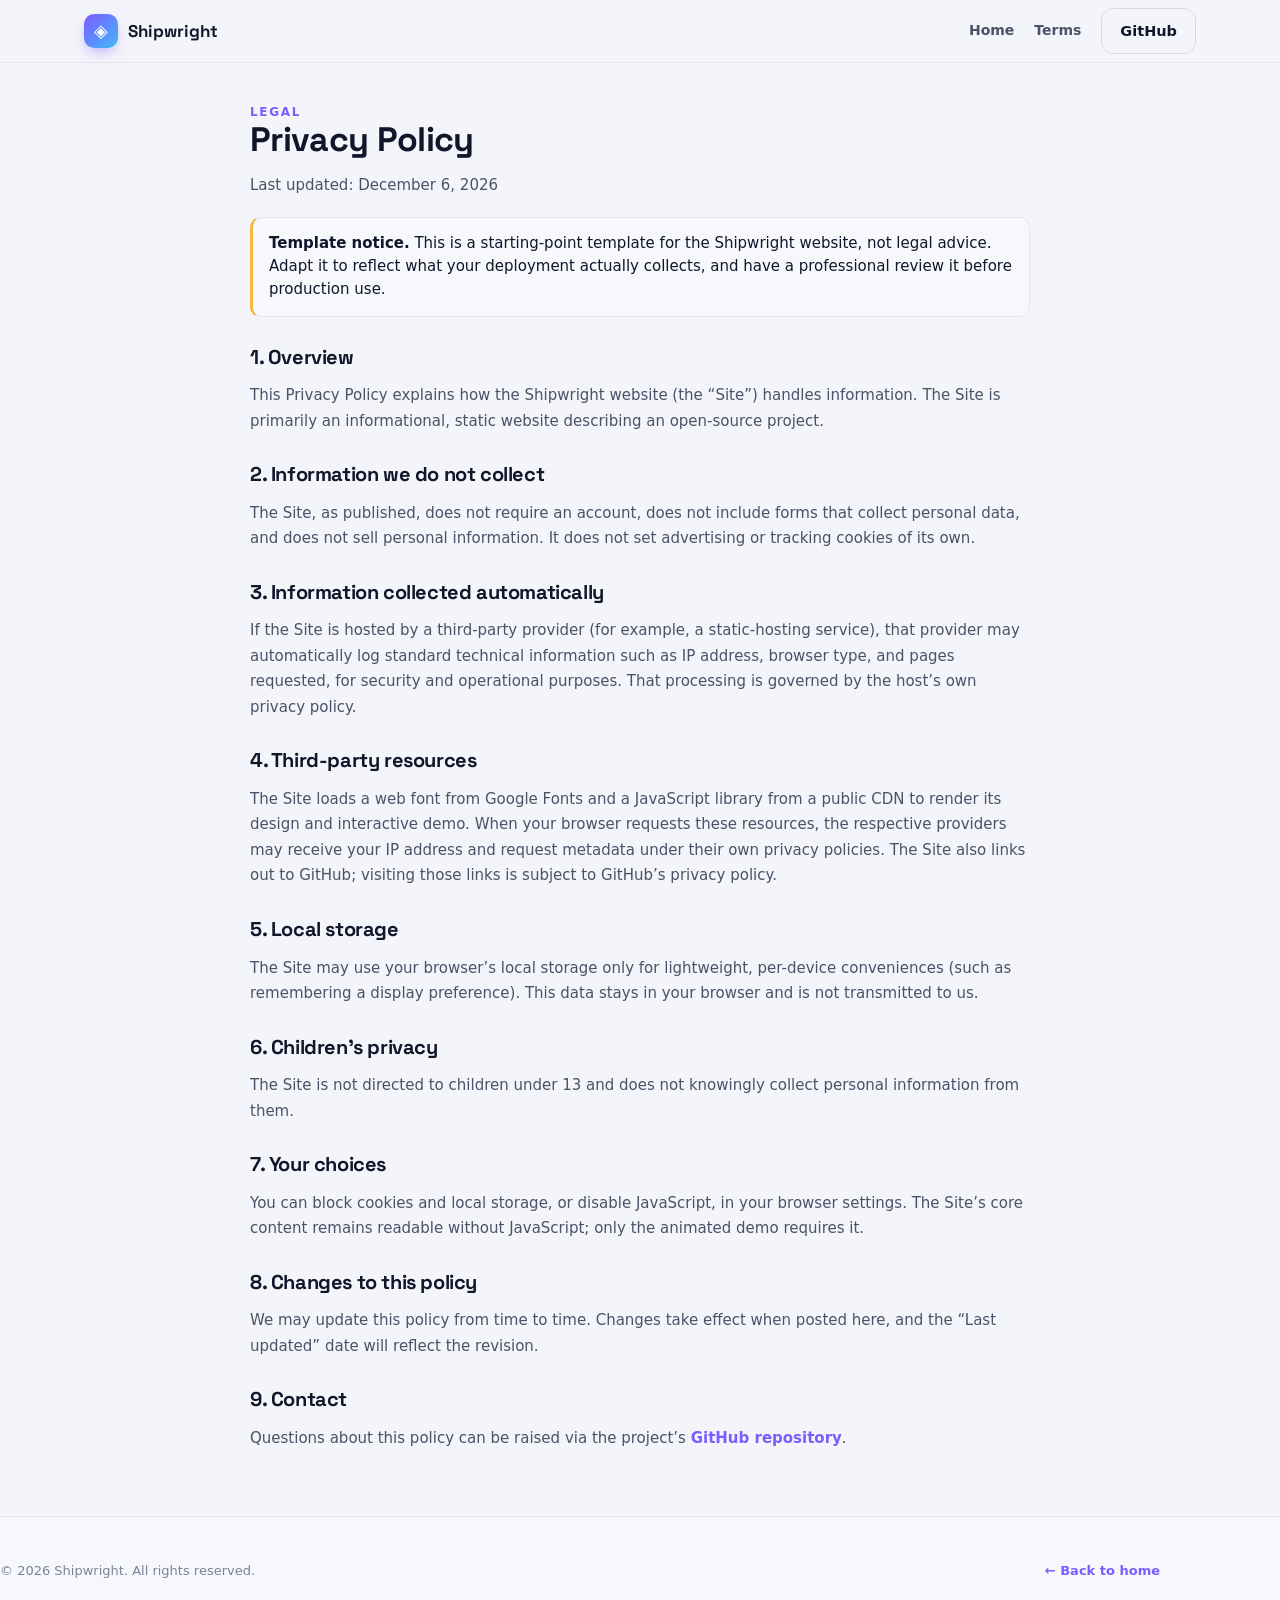
==== privacy.html @ 8b01b761 "Shipwright marketing site: interactive landing, 3D hero, scroll demo, policy pages - Static site (HT" ====
<!doctype html>
<html lang="en">
<head>
  <meta charset="utf-8" />
  <meta name="viewport" content="width=device-width, initial-scale=1" />
  <title>Privacy Policy — Shipwright</title>
  <meta name="description" content="Privacy Policy for the Shipwright website." />
  <link rel="icon" type="image/svg+xml" href="favicon.svg" />
  <link rel="apple-touch-icon" href="favicon.svg" />
  <link rel="preconnect" href="https://fonts.googleapis.com" />
  <link rel="preconnect" href="https://fonts.gstatic.com" crossorigin />
  <link href="https://fonts.googleapis.com/css2?family=Space+Grotesk:wght@500;600;700&display=swap" rel="stylesheet" />
  <script>try{var t=localStorage.getItem("sw-theme");if(t==="dark"||t==="light")document.documentElement.setAttribute("data-theme",t);}catch(e){}</script>
  <link rel="stylesheet" href="styles.css" />
</head>
<body>
  <header class="nav">
    <div class="wrap nav-inner">
      <a class="brand" href="index.html" aria-label="Shipwright — home"><span class="logo">◈</span><span class="name">Shipwright</span></a>
      <nav class="nav-links" style="position:static">
        <a class="link" href="index.html">Home</a>
        <a class="link" href="terms.html">Terms</a>
        <a class="btn ghost" href="https://github.com/iamzainmunir/Shipwright" target="_blank" rel="noopener">GitHub</a>
      </nav>
    </div>
  </header>

  <main class="wrap">
    <article class="legal">
      <div class="eyebrow">Legal</div>
      <h1>Privacy Policy</h1>
      <p class="faint">Last updated: <span id="updated"></span></p>

      <div class="note"><strong>Template notice.</strong> This is a starting-point template for the Shipwright website, not legal advice. Adapt it to reflect what your deployment actually collects, and have a professional review it before production use.</div>

      <h2>1. Overview</h2>
      <p>This Privacy Policy explains how the Shipwright website (the “Site”) handles information. The Site is primarily an informational, static website describing an open-source project.</p>

      <h2>2. Information we do not collect</h2>
      <p>The Site, as published, does not require an account, does not include forms that collect personal data, and does not sell personal information. It does not set advertising or tracking cookies of its own.</p>

      <h2>3. Information collected automatically</h2>
      <p>If the Site is hosted by a third-party provider (for example, a static-hosting service), that provider may automatically log standard technical information such as IP address, browser type, and pages requested, for security and operational purposes. That processing is governed by the host’s own privacy policy.</p>

      <h2>4. Third-party resources</h2>
      <p>The Site loads a web font from Google Fonts and a JavaScript library from a public CDN to render its design and interactive demo. When your browser requests these resources, the respective providers may receive your IP address and request metadata under their own privacy policies. The Site also links out to GitHub; visiting those links is subject to GitHub’s privacy policy.</p>

      <h2>5. Local storage</h2>
      <p>The Site may use your browser’s local storage only for lightweight, per-device conveniences (such as remembering a display preference). This data stays in your browser and is not transmitted to us.</p>

      <h2>6. Children’s privacy</h2>
      <p>The Site is not directed to children under 13 and does not knowingly collect personal information from them.</p>

      <h2>7. Your choices</h2>
      <p>You can block cookies and local storage, or disable JavaScript, in your browser settings. The Site’s core content remains readable without JavaScript; only the animated demo requires it.</p>

      <h2>8. Changes to this policy</h2>
      <p>We may update this policy from time to time. Changes take effect when posted here, and the “Last updated” date will reflect the revision.</p>

      <h2>9. Contact</h2>
      <p>Questions about this policy can be raised via the project’s <a href="https://github.com/iamzainmunir/Shipwright" target="_blank" rel="noopener" style="color:var(--brand);font-weight:700">GitHub repository</a>.</p>
    </article>
  </main>

  <footer class="site">
    <div class="wrap foot-bottom" style="border:none;margin:0;padding:0">
      <span class="faint">© <span id="year">2026</span> Shipwright. All rights reserved.</span>
      <span class="faint"><a href="index.html" style="color:var(--brand);font-weight:700">← Back to home</a></span>
    </div>
  </footer>

  <script>
    document.getElementById("year").textContent = new Date().getFullYear();
    document.getElementById("updated").textContent = new Date().toLocaleDateString("en-US", { year: "numeric", month: "long", day: "numeric" });
  </script>
</body>
</html>
---- styles.css ----
/* Shipwright — marketing site. Vanilla CSS, no build step. Light-first, dark via prefers-color-scheme. */

:root {
  --bg: #f4f5fa;
  --bg-2: #eef0f7;
  --panel: #ffffff;
  --panel-2: #f7f8fc;
  --line: #e6e8f0;
  --line-2: #d7dae6;
  --text: #12162a;
  --muted: #4b5268;
  --faint: #7c8399;
  --brand: #7c5cff;
  --brand-2: #9d7bff;
  --cyan: #34d3ee;
  --green: #2fbf88;
  --amber: #f4b740;
  --red: #ff6b7d;
  --pink: #ff7ac6;
  --blue: #5b8cff;
  --grad: linear-gradient(135deg, #7c5cff 0%, #5b8cff 55%, #34d3ee 120%);
  --grad-soft: linear-gradient(135deg, rgba(124, 92, 255, .10), rgba(52, 211, 238, .06));
  --ring: 0 0 0 3px color-mix(in srgb, var(--brand) 30%, transparent);
  --shadow: 0 18px 50px -24px rgba(20, 22, 42, .28);
  --shadow-sm: 0 8px 24px -14px rgba(20, 22, 42, .3);
  --radius: 16px;
  --display: "Space Grotesk", ui-sans-serif, system-ui, -apple-system, "Segoe UI", Roboto, sans-serif;
  --sans: ui-sans-serif, system-ui, -apple-system, "Segoe UI", Roboto, Helvetica, Arial, sans-serif;
  --mono: ui-monospace, "SF Mono", "JetBrains Mono", Menlo, Consolas, monospace;
  color-scheme: light;
}

/* Dark palette — applied when the OS prefers dark (unless the user forced light) OR the user
   toggled dark. Same tokens in both selectors so the manual toggle wins in either direction. */
@media (prefers-color-scheme: dark) {
  :root:not([data-theme="light"]) {
    --bg: #08090d; --bg-2: #0c0e15; --panel: #111420; --panel-2: #151928;
    --line: #222739; --line-2: #2c3245; --text: #eceef5; --muted: #a7adc0; --faint: #7d8499;
    --grad-soft: linear-gradient(135deg, rgba(124, 92, 255, .18), rgba(52, 211, 238, .10));
    --shadow: 0 24px 60px -28px rgba(0, 0, 0, .7); --shadow-sm: 0 10px 30px -16px rgba(0, 0, 0, .7);
    color-scheme: dark;
  }
}
:root[data-theme="dark"] {
  --bg: #08090d; --bg-2: #0c0e15; --panel: #111420; --panel-2: #151928;
  --line: #222739; --line-2: #2c3245; --text: #eceef5; --muted: #a7adc0; --faint: #7d8499;
  --grad-soft: linear-gradient(135deg, rgba(124, 92, 255, .18), rgba(52, 211, 238, .10));
  --shadow: 0 24px 60px -28px rgba(0, 0, 0, .7); --shadow-sm: 0 10px 30px -16px rgba(0, 0, 0, .7);
  color-scheme: dark;
}

* { box-sizing: border-box; }
html { scroll-behavior: smooth; scroll-padding-top: 84px; }
body {
  margin: 0; background: var(--bg); color: var(--text);
  font-family: var(--sans); font-size: 15px; line-height: 1.55;
  -webkit-font-smoothing: antialiased; text-rendering: optimizeLegibility;
  overflow-x: hidden;
}
img { max-width: 100%; display: block; }
a { color: inherit; text-decoration: none; }
h1, h2, h3 { font-family: var(--display); letter-spacing: -.02em; line-height: 1.08; margin: 0; }
:focus-visible { outline: none; box-shadow: var(--ring); border-radius: 8px; }

.wrap { max-width: 1160px; margin: 0 auto; padding: 0 24px; }
.eyebrow { font-size: 12px; font-weight: 800; letter-spacing: .14em; text-transform: uppercase; color: var(--brand); }
.muted { color: var(--muted); }
.faint { color: var(--faint); }
.grad-text { background: var(--grad); -webkit-background-clip: text; background-clip: text; color: transparent; }

/* buttons */
.btn {
  display: inline-flex; align-items: center; gap: 8px; font-weight: 700; font-size: 14.5px;
  padding: 11px 18px; border-radius: 12px; border: 1px solid var(--line-2); background: var(--panel);
  color: var(--text); cursor: pointer; transition: transform .15s ease, box-shadow .15s ease, background .15s ease; white-space: nowrap;
}
.btn:hover { transform: translateY(-1px); box-shadow: var(--shadow-sm); }
.btn.primary { background: var(--grad); border: none; color: #fff; box-shadow: 0 12px 30px -12px rgba(124, 92, 255, .8); }
.btn.lg { padding: 13px 22px; font-size: 15.5px; }
.btn.ghost { background: transparent; }

/* chips / badges */
.chip { display: inline-flex; align-items: center; gap: 6px; height: 26px; padding: 0 11px; border-radius: 999px;
  font-size: 12px; font-weight: 700; background: var(--panel-2); border: 1px solid var(--line); color: var(--muted); }
.badge { display: inline-flex; align-items: center; gap: 6px; height: 24px; padding: 0 10px; border-radius: 999px;
  font-size: 11.5px; font-weight: 800; color: var(--brand); background: color-mix(in srgb, var(--brand) 13%, transparent);
  border: 1px solid color-mix(in srgb, var(--brand) 30%, var(--line)); }
.dot { width: 8px; height: 8px; border-radius: 50%; background: var(--brand); }

/* ---- nav ---- */
header.nav {
  position: sticky; top: 0; z-index: 40; backdrop-filter: blur(14px); -webkit-backdrop-filter: blur(14px);
  background: color-mix(in srgb, var(--bg) 80%, transparent); border-bottom: 1px solid var(--line);
}
.nav-inner { display: flex; align-items: center; justify-content: space-between; gap: 16px; height: 62px; }
.brand { display: inline-flex; align-items: center; gap: 10px; font-weight: 800; }
.brand .logo {
  width: 34px; height: 34px; border-radius: 10px; display: grid; place-items: center; color: #fff;
  font-size: 18px; background: var(--grad); box-shadow: 0 6px 16px -6px rgba(124, 92, 255, .8);
}
.brand .name { font-family: var(--display); font-size: 17px; font-weight: 800; }
.nav-links { display: flex; align-items: center; gap: 20px; }
.nav-links a.link { color: var(--muted); font-weight: 600; font-size: 14px; transition: color .15s ease; }
.nav-links a.link:hover { color: var(--text); }
.nav-sep { width: 1px; height: 22px; background: var(--line); }
.nav-toggle { display: none; background: none; border: 1px solid var(--line); border-radius: 10px; padding: 8px 10px; cursor: pointer; color: var(--text); }
.theme-toggle { width: 38px; height: 38px; border-radius: 10px; border: 1px solid var(--line); background: var(--panel); color: var(--muted); cursor: pointer; display: grid; place-items: center; transition: color .15s ease, border-color .15s ease; }
.theme-toggle:hover { color: var(--text); border-color: var(--line-2); }

/* ---- section scaffolding ---- */
section { padding: 60px 0; }
.section-head { max-width: 60ch; }
.section-head h2 { font-size: clamp(26px, 3.4vw, 34px); font-weight: 800; margin-top: 8px; }
.section-head p { color: var(--muted); margin-top: 8px; font-size: 16px; }

/* ---- hero ---- */
.hero { position: relative; padding: 40px 0 24px; }
.hero-grid { display: grid; grid-template-columns: 1.05fr .95fr; gap: 36px; align-items: center; }
.hero h1 { font-size: clamp(38px, 5.4vw, 62px); font-weight: 800; margin: 16px 0 0; max-width: 15ch; }
.hero p.sub { color: var(--muted); font-size: 17.5px; margin-top: 18px; max-width: 52ch; line-height: 1.6; }
.hero .cta { display: flex; flex-wrap: wrap; gap: 12px; margin-top: 26px; }
.stats { display: flex; gap: 26px; margin-top: 30px; }
.stat .n { font-family: var(--display); font-weight: 800; font-size: 26px; line-height: 1; }
.stat .l { font-size: 12.5px; color: var(--faint); margin-top: 4px; }

/* 3D canvas host */
.hero-visual { position: relative; aspect-ratio: 1 / 1; max-width: 460px; margin-left: auto; width: 100%; }
#hero3d { width: 100%; height: 100%; display: block; }
.hero-visual .halo {
  position: absolute; inset: 8% 8%; border-radius: 50%; pointer-events: none;
  background: radial-gradient(circle at 50% 45%, color-mix(in srgb, var(--brand) 28%, transparent), transparent 62%);
  filter: blur(18px);
}
.hero-visual .pill {
  position: absolute; display: inline-flex; align-items: center; gap: 7px; padding: 7px 12px; border-radius: 999px;
  background: var(--panel); border: 1px solid var(--line); box-shadow: var(--shadow-sm); font-size: 12.5px; font-weight: 700;
  animation: float 5s ease-in-out infinite;
}
.hero-visual .pill .d { width: 8px; height: 8px; border-radius: 50%; }
.pill.p1 { top: 6%; left: -2%; }
.pill.p2 { top: 44%; right: -6%; animation-delay: -1.5s; }
.pill.p3 { bottom: 6%; left: 8%; animation-delay: -3s; }
@keyframes float { 0%, 100% { transform: translateY(0); } 50% { transform: translateY(-9px); } }

/* ---- card ---- */
.card { background: var(--panel); border: 1px solid var(--line); border-radius: var(--radius); box-shadow: var(--shadow); overflow: hidden; }
.card.pad { padding: 22px; }

/* ---- pipeline strip ---- */
.pipe { display: flex; flex-wrap: wrap; gap: 10px; align-items: center; justify-content: space-between; }
.pipe .step { display: flex; align-items: center; gap: 10px; flex: 1; min-width: 130px; }
.pipe .ic { width: 38px; height: 38px; border-radius: 11px; display: grid; place-items: center; background: var(--panel-2); border: 1px solid var(--line); }
.pipe .k { font-size: 11px; color: var(--faint); }
.pipe .lbl { font-weight: 700; }

/* ---- process reel ---- */
.reel { margin-top: 22px; }
.reel-head { display: flex; align-items: center; justify-content: space-between; gap: 10px; padding: 13px 16px; background: var(--panel-2); border-bottom: 1px solid var(--line); flex-wrap: wrap; }
.reel-mission { display: flex; align-items: center; gap: 9px; min-width: 0; }
.reel-mission .k { font-family: var(--mono); font-size: 12px; color: var(--faint); }
.reel-mission .t { font-weight: 700; font-size: 13.5px; }
.reel-body { padding: 30px 26px 8px; }
.reel-track { position: relative; }
.reel-line { position: absolute; left: 23px; right: 23px; top: 23px; height: 3px; border-radius: 3px; background: var(--line); overflow: hidden; }
.reel-fill { position: absolute; inset: 0; width: 0; border-radius: 3px; background: repeating-linear-gradient(90deg, var(--brand) 0 14px, var(--brand-2) 14px 28px);
  animation: reelflow 1s linear infinite; transition: width .8s cubic-bezier(.4, 0, .2, 1); }
@keyframes reelflow { from { background-position: 0 0; } to { background-position: 28px 0; } }
.reel-nodes { position: relative; display: flex; justify-content: space-between; align-items: flex-start; }
.reel-node { display: flex; flex-direction: column; align-items: center; gap: 8px; width: 74px; text-align: center; }
.reel-node .circle { width: 46px; height: 46px; border-radius: 50%; display: grid; place-items: center; flex: 0 0 46px;
  background: var(--panel-2); border: 2px solid var(--line); color: var(--faint); transition: background .35s ease, color .35s ease; }
.reel-node.done .circle { background: var(--green); border-color: transparent; color: #fff; }
.reel-node.active .circle { color: #fff; border-color: transparent; outline: 3px solid transparent; outline-offset: 2px; animation: reelpulse 1.6s ease-out infinite; }
.reel-node .lbl { font-size: 12.5px; font-weight: 700; color: var(--muted); }
.reel-node.active .lbl { color: var(--text); }
@keyframes reelpulse { 0%, 100% { box-shadow: 0 0 0 0 color-mix(in srgb, var(--brand) 55%, transparent); } 60% { box-shadow: 0 0 0 10px transparent; } }
.reel-cap { display: flex; align-items: center; gap: 10px; margin-top: 20px; min-height: 44px; }

/* ---- screenshot tour ---- */
.tour { margin-top: 22px; }
.tour-chrome { display: flex; align-items: center; justify-content: space-between; padding: 11px 14px; background: var(--panel-2); border-bottom: 1px solid var(--line); }
.tl { display: flex; gap: 8px; }
.tl span { width: 11px; height: 11px; border-radius: 50%; }
.tour-url { max-width: 70%; overflow: hidden; text-overflow: ellipsis; white-space: nowrap; }
.tour-stage { position: relative; width: 100%; aspect-ratio: 16 / 10; background: var(--panel-2); }
.tour-stage img { position: absolute; inset: 0; width: 100%; height: 100%; object-fit: cover; object-position: top center; opacity: 0; transition: opacity .7s ease; }
.tour-stage img.on { opacity: 1; }
.tour-cap { display: flex; align-items: center; gap: 10px; padding: 12px 16px; border-top: 1px solid var(--line); background: var(--panel-2); min-height: 54px; }
.tour-cap .txt { color: var(--muted); font-size: 14px; line-height: 1.45; }
.tour-tabs { display: flex; flex-wrap: wrap; gap: 8px; justify-content: center; margin-top: 12px; }
.tour-tab { border: 1px solid var(--line); background: var(--panel); color: var(--muted); border-radius: 999px; padding: 6px 13px;
  cursor: pointer; font-size: 12.5px; font-weight: 700; transition: all .15s ease; }
.tour-tab.on { border-color: var(--brand); color: var(--brand); background: color-mix(in srgb, var(--brand) 13%, transparent); }

/* ---- grids ---- */
.grid { display: grid; gap: 14px; }
.g3 { grid-template-columns: repeat(3, 1fr); }
.g4 { grid-template-columns: repeat(4, 1fr); }
.feature { padding: 20px; }
.feature .fic { width: 40px; height: 40px; border-radius: 11px; display: grid; place-items: center; background: var(--grad-soft); color: var(--brand); border: 1px solid var(--line); }
.feature h3 { font-size: 16px; margin-top: 12px; }
.feature p { font-size: 14px; color: var(--muted); margin-top: 6px; }

/* team */
.team { display: flex; flex-wrap: wrap; gap: 12px; }
.member { display: flex; align-items: center; gap: 12px; min-width: 180px; flex: 1; padding: 14px; }
.avatar { width: 42px; height: 42px; border-radius: 12px; display: grid; place-items: center; color: #fff; font-weight: 800; font-size: 14px; }

/* autonomy */
.progress { height: 8px; border-radius: 20px; background: var(--panel-2); border: 1px solid var(--line); overflow: hidden; margin-top: 12px; }
.progress > i { display: block; height: 100%; background: var(--grad); }

/* integrations */
.integrations { display: flex; flex-wrap: wrap; gap: 10px; justify-content: center; }

/* CTA */
.cta-card { position: relative; text-align: center; padding: 46px 24px; }
.cta-card::after { content: ""; position: absolute; inset: 0; background: var(--grad-soft); pointer-events: none; }
.cta-card > * { position: relative; }

/* ---- footer ---- */
footer.site { border-top: 1px solid var(--line); background: var(--panel-2); padding: 44px 0 30px; margin-top: 30px; }
.foot-grid { display: grid; grid-template-columns: 1.4fr 1fr 1fr; gap: 28px; }
.foot h4 { font-family: var(--sans); font-size: 12px; letter-spacing: .12em; text-transform: uppercase; color: var(--faint); margin: 0 0 12px; }
.foot a { display: block; color: var(--muted); padding: 5px 0; font-size: 14px; }
.foot a:hover { color: var(--text); }
.foot-bottom { display: flex; align-items: center; justify-content: space-between; gap: 12px; margin-top: 30px; padding-top: 20px; border-top: 1px solid var(--line); flex-wrap: wrap; }
.foot-bottom .faint { font-size: 13px; }

/* legal pages */
.legal { max-width: 780px; margin: 0 auto; padding: 40px 0 20px; }
.legal h1 { font-size: 34px; }
.legal h2 { font-size: 20px; margin-top: 30px; }
.legal p, .legal li { color: var(--muted); font-size: 15px; line-height: 1.7; }
.legal .note { background: var(--panel-2); border: 1px solid var(--line); border-left: 3px solid var(--amber); padding: 14px 16px; border-radius: 10px; margin: 18px 0; }

/* utilities */
.row { display: flex; }
.center { display: grid; place-items: center; }
.mt-6 { margin-top: 24px; }
.hide { display: none !important; }

/* ---- scroll story (interactive end-to-end demo) ---- */
.story-grid { display: grid; grid-template-columns: .9fr 1.1fr; gap: 44px; align-items: start; }
.story-scenes { display: flex; flex-direction: column; }
.act { min-height: 76vh; display: flex; flex-direction: column; justify-content: center; gap: 8px; opacity: .38; transition: opacity .4s ease; }
.act.active { opacity: 1; }
.act .anum { display: inline-flex; align-items: center; gap: 8px; font-family: var(--mono); font-size: 12px; color: var(--brand); font-weight: 700; }
.act .anum b { width: 26px; height: 26px; border-radius: 8px; display: grid; place-items: center; background: color-mix(in srgb, var(--brand) 14%, transparent); border: 1px solid color-mix(in srgb, var(--brand) 30%, var(--line)); }
.act h3 { font-size: clamp(20px, 2.4vw, 26px); margin-top: 6px; }
.act p { color: var(--muted); font-size: 15.5px; line-height: 1.6; max-width: 42ch; }
.story-stage { position: sticky; top: 88px; height: min(560px, 74vh); }
.stage-card { position: relative; height: 100%; border-radius: var(--radius); border: 1px solid var(--line); background: var(--panel); box-shadow: var(--shadow); overflow: hidden; }
.stage-chrome { display: flex; align-items: center; gap: 8px; padding: 11px 14px; border-bottom: 1px solid var(--line); background: var(--panel-2); }
.stage-chrome .tl span { width: 10px; height: 10px; border-radius: 50%; display: inline-block; margin-right: 6px; }
.stage-chrome .u { margin-left: 8px; font-family: var(--mono); font-size: 11.5px; color: var(--faint); }
.scenes { position: relative; height: calc(100% - 45px); }
.scene { position: absolute; inset: 0; padding: 20px; opacity: 0; transform: translateY(10px); transition: opacity .5s ease, transform .5s ease; pointer-events: none; overflow: hidden; }
.scene.on { opacity: 1; transform: none; }

/* scene 1 — create mission */
.mk-form { max-width: 420px; margin: 8px auto; }
.mk-field { border: 1px solid var(--line); border-radius: 12px; padding: 12px 14px; background: var(--panel-2); margin-top: 10px; }
.mk-field .lab { font-size: 11px; color: var(--faint); font-weight: 700; letter-spacing: .06em; text-transform: uppercase; }
.mk-field .val { font-weight: 600; margin-top: 4px; min-height: 20px; }
.mk-caret { display: inline-block; width: 2px; height: 15px; background: var(--brand); margin-left: 2px; vertical-align: -2px; animation: caret 1s steps(1) infinite; }
@keyframes caret { 50% { opacity: 0; } }
.mk-btn { margin-top: 14px; width: 100%; justify-content: center; }

/* scene 2 — live console */
.cons { font-family: var(--mono); font-size: 12.5px; height: 100%; overflow: hidden; display: flex; flex-direction: column; gap: 7px; }
.cons .ln { display: flex; gap: 8px; align-items: baseline; opacity: 0; transform: translateY(6px); }
.cons .ln.show { animation: lineIn .45s ease forwards; }
@keyframes lineIn { to { opacity: 1; transform: none; } }
.cons .who { font-weight: 700; }
.cons .ph { color: var(--faint); }

/* scene 3 — dashboard live */
.dsh { display: grid; grid-template-columns: 1fr 1fr; gap: 12px; }
.dsh .tile { border: 1px solid var(--line); border-radius: 12px; padding: 14px; background: var(--panel-2); }
.dsh .tile .k { font-size: 11.5px; color: var(--faint); font-weight: 700; }
.dsh .tile .n { font-family: var(--display); font-weight: 800; font-size: 26px; margin-top: 6px; }
.dsh .spark { height: 34px; margin-top: 10px; display: flex; align-items: flex-end; gap: 3px; }
.dsh .spark i { flex: 1; background: var(--grad); border-radius: 2px; height: 20%; transition: height .6s ease; }

/* scene 4 — tickets moving */
.kb { display: grid; grid-template-columns: repeat(4, 1fr); gap: 8px; height: 100%; }
.kb .col { border: 1px solid var(--line); border-radius: 10px; background: var(--panel-2); padding: 8px; min-width: 0; }
.kb .col h5 { margin: 0 0 8px; font-size: 10.5px; letter-spacing: .05em; text-transform: uppercase; color: var(--faint); display: flex; align-items: center; gap: 5px; }
.kb .tk { background: var(--panel); border: 1px solid var(--line); border-radius: 8px; padding: 8px; font-size: 11px; font-weight: 600; margin-bottom: 6px; box-shadow: var(--shadow-sm); transition: transform .5s cubic-bezier(.4,0,.2,1), opacity .4s ease; }
.kb .tk .mini { display: inline-block; font-family: var(--mono); font-size: 9.5px; color: var(--faint); }

/* scene 5 — notification */
.done-wrap { height: 100%; display: grid; place-items: center; text-align: center; }
.done-ring { width: 78px; height: 78px; border-radius: 50%; display: grid; place-items: center; color: #fff; background: var(--green); box-shadow: 0 0 0 0 color-mix(in srgb, var(--green) 55%, transparent); animation: donepulse 1.8s ease-out infinite; }
@keyframes donepulse { 0%,100% { box-shadow: 0 0 0 0 color-mix(in srgb, var(--green) 45%, transparent); } 60% { box-shadow: 0 0 0 16px transparent; } }
.toast { position: absolute; right: 16px; bottom: 16px; display: flex; gap: 10px; align-items: center; padding: 12px 14px; border-radius: 12px; background: var(--panel); border: 1px solid var(--line); box-shadow: var(--shadow); transform: translateX(120%); transition: transform .6s cubic-bezier(.2,.8,.2,1); max-width: 82%; }
.scene.on .toast { transform: none; }
.toast .ic { width: 30px; height: 30px; border-radius: 8px; display: grid; place-items: center; color: #fff; background: var(--green); flex: 0 0 30px; }

/* ---- responsive ---- */
@media (max-width: 900px) {
  .hero-grid { grid-template-columns: 1fr; }
  .hero-visual { max-width: 380px; margin: 6px auto 0; }
  .g3, .g4 { grid-template-columns: 1fr 1fr; }
  .story-grid { grid-template-columns: 1fr; gap: 8px; }
  .story-stage { position: sticky; top: 70px; height: 46vh; order: -1; margin-bottom: 16px; }
  .act { min-height: 46vh; }
  .foot-grid { grid-template-columns: 1fr 1fr; }
  .nav-links { position: fixed; inset: 62px 0 auto 0; flex-direction: column; align-items: stretch; gap: 0;
    background: var(--panel); border-bottom: 1px solid var(--line); padding: 8px 16px 16px; box-shadow: var(--shadow); }
  .nav-links.closed { display: none; }
  .nav-links a.link { padding: 12px 4px; border-bottom: 1px solid var(--line); }
  .nav-sep { display: none; }
  .nav-toggle { display: inline-flex; }
}
@media (max-width: 560px) {
  .g3, .g4 { grid-template-columns: 1fr; }
  .foot-grid { grid-template-columns: 1fr; }
  .stats { gap: 18px; }
  .reel-node { width: 54px; }
  .reel-node .circle { width: 40px; height: 40px; flex-basis: 40px; }
}

@media (prefers-reduced-motion: reduce) {
  * { animation-duration: .001ms !important; animation-iteration-count: 1 !important; transition-duration: .001ms !important; }
  html { scroll-behavior: auto; }
}
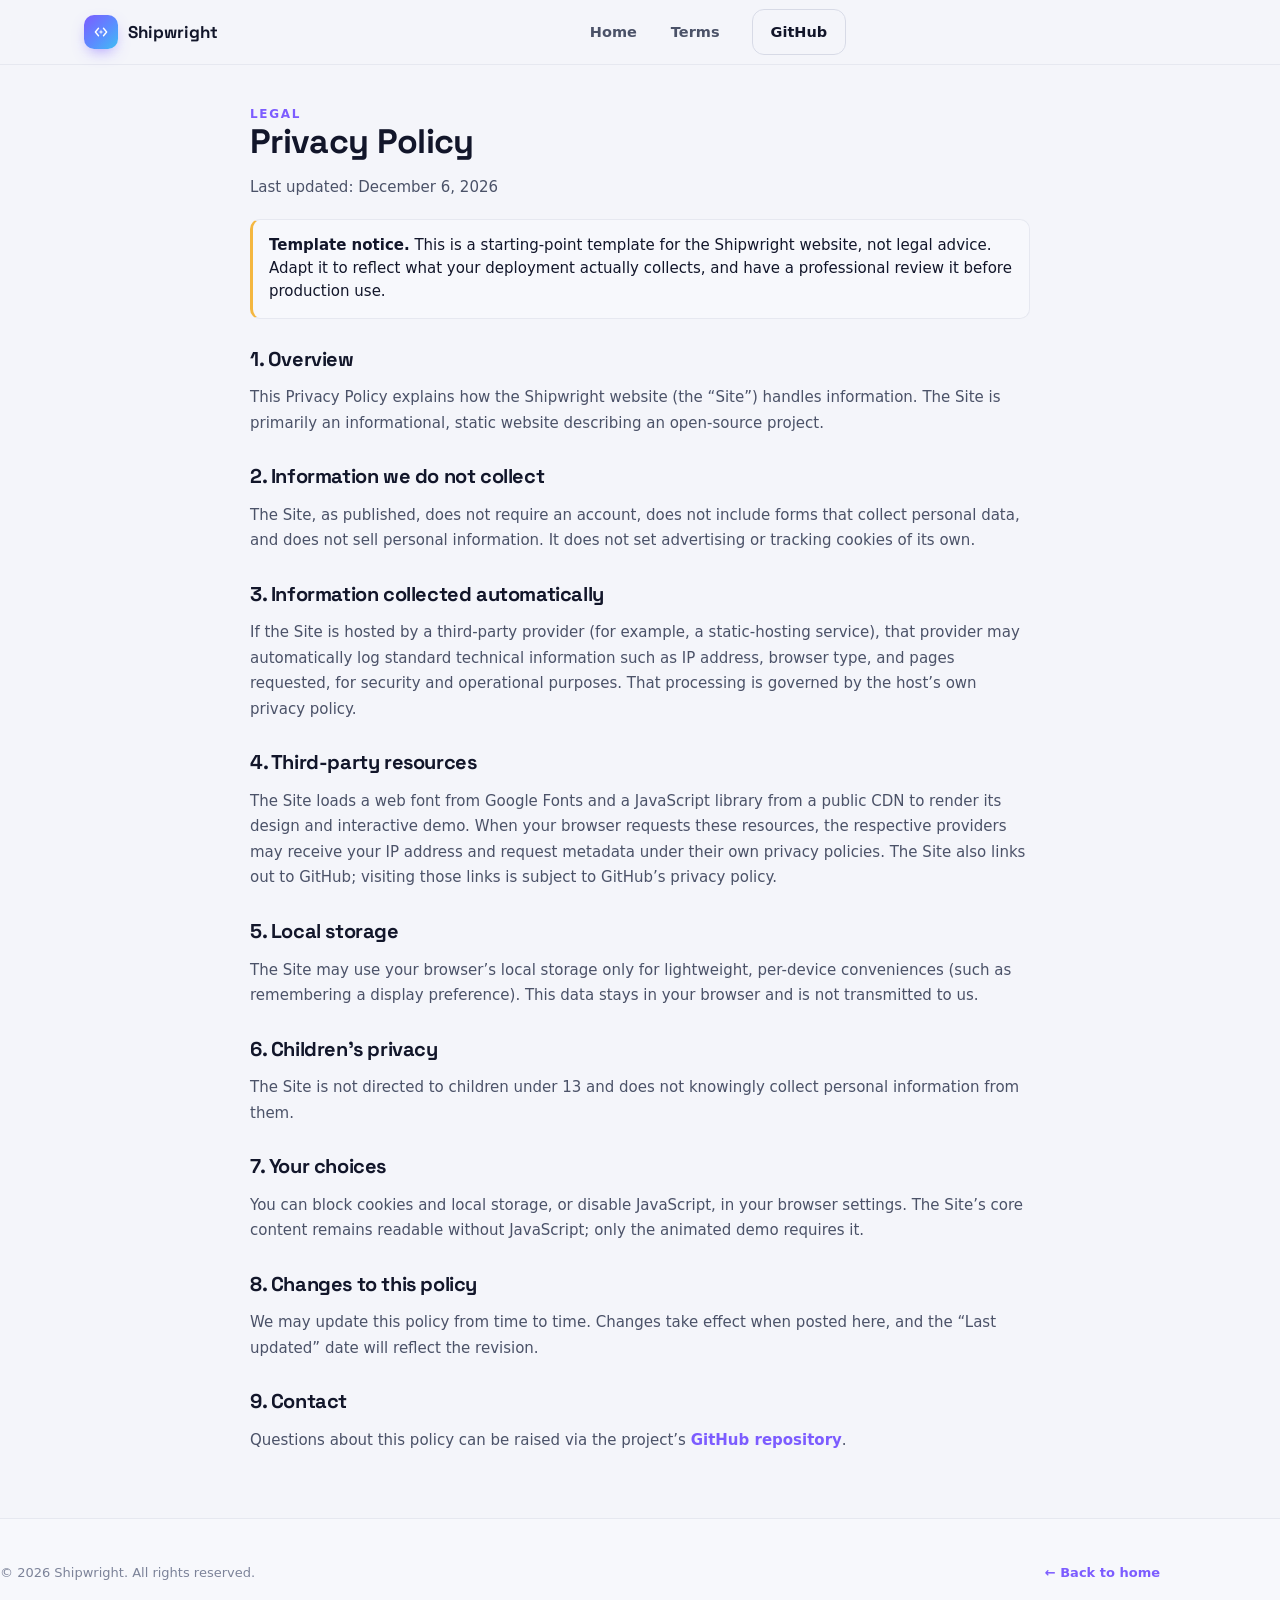
==== commit c7785b16: "Expand demo (models, integrations, run app), redesign header, fix footer, new logo - Scroll demo now" ====
--- a/privacy.html
+++ b/privacy.html
@@ -16,7 +16,7 @@
 <body>
   <header class="nav">
     <div class="wrap nav-inner">
-      <a class="brand" href="index.html" aria-label="Shipwright — home"><span class="logo">◈</span><span class="name">Shipwright</span></a>
+      <a class="brand" href="index.html" aria-label="Shipwright — home"><span class="logo"><svg width="20" height="20" viewBox="0 0 64 64" fill="none" aria-hidden="true"><path d="M24 20 L14 32 L24 44" stroke="currentColor" stroke-width="4.5" stroke-linecap="round" stroke-linejoin="round"/><path d="M40 20 L50 32 L40 44" stroke="currentColor" stroke-width="4.5" stroke-linecap="round" stroke-linejoin="round"/><path d="M32 23 L33.7 30.3 L41 32 L33.7 33.7 L32 41 L30.3 33.7 L23 32 L30.3 30.3 Z" fill="currentColor"/></svg></span><span class="name">Shipwright</span></a>
       <nav class="nav-links" style="position:static">
         <a class="link" href="index.html">Home</a>
         <a class="link" href="terms.html">Terms</a>
--- a/styles.css
+++ b/styles.css
@@ -92,16 +92,21 @@
   position: sticky; top: 0; z-index: 40; backdrop-filter: blur(14px); -webkit-backdrop-filter: blur(14px);
   background: color-mix(in srgb, var(--bg) 80%, transparent); border-bottom: 1px solid var(--line);
 }
-.nav-inner { display: flex; align-items: center; justify-content: space-between; gap: 16px; height: 62px; }
-.brand { display: inline-flex; align-items: center; gap: 10px; font-weight: 800; }
+.nav-inner { display: flex; align-items: center; gap: 20px; height: 64px; }
+.brand { display: inline-flex; align-items: center; gap: 10px; font-weight: 800; flex: 0 0 auto; }
 .brand .logo {
   width: 34px; height: 34px; border-radius: 10px; display: grid; place-items: center; color: #fff;
-  font-size: 18px; background: var(--grad); box-shadow: 0 6px 16px -6px rgba(124, 92, 255, .8);
-}
+  background: var(--grad); box-shadow: 0 6px 16px -6px rgba(124, 92, 255, .8); transition: transform .2s ease;
+}
+.brand:hover .logo { transform: translateY(-1px) rotate(-4deg); }
 .brand .name { font-family: var(--display); font-size: 17px; font-weight: 800; }
-.nav-links { display: flex; align-items: center; gap: 20px; }
-.nav-links a.link { color: var(--muted); font-weight: 600; font-size: 14px; transition: color .15s ease; }
+.nav-links { flex: 1; display: flex; align-items: center; justify-content: center; gap: 30px; }
+.nav-links a.link { position: relative; color: var(--muted); font-weight: 600; font-size: 14.5px; padding: 6px 2px; transition: color .15s ease; }
 .nav-links a.link:hover { color: var(--text); }
+.nav-links a.link::after { content: ""; position: absolute; left: 0; right: 100%; bottom: 0; height: 2px; border-radius: 2px; background: var(--grad); transition: right .25s ease; }
+.nav-links a.link:hover::after { right: 0; }
+.nav-actions { flex: 0 0 auto; display: flex; align-items: center; gap: 10px; margin-left: auto; }
+.gh-cta { padding: 9px 15px; }
 .nav-sep { width: 1px; height: 22px; background: var(--line); }
 .nav-toggle { display: none; background: none; border: 1px solid var(--line); border-radius: 10px; padding: 8px 10px; cursor: pointer; color: var(--text); }
 .theme-toggle { width: 38px; height: 38px; border-radius: 10px; border: 1px solid var(--line); background: var(--panel); color: var(--muted); cursor: pointer; display: grid; place-items: center; transition: color .15s ease, border-color .15s ease; }
@@ -221,9 +226,9 @@
 /* ---- footer ---- */
 footer.site { border-top: 1px solid var(--line); background: var(--panel-2); padding: 44px 0 30px; margin-top: 30px; }
 .foot-grid { display: grid; grid-template-columns: 1.4fr 1fr 1fr; gap: 28px; }
-.foot h4 { font-family: var(--sans); font-size: 12px; letter-spacing: .12em; text-transform: uppercase; color: var(--faint); margin: 0 0 12px; }
-.foot a { display: block; color: var(--muted); padding: 5px 0; font-size: 14px; }
-.foot a:hover { color: var(--text); }
+.foot-col h4 { font-family: var(--sans); font-size: 12px; letter-spacing: .12em; text-transform: uppercase; color: var(--faint); margin: 0 0 12px; }
+.foot-col a { display: block; color: var(--muted); padding: 5px 0; font-size: 14px; }
+.foot-col a:hover { color: var(--text); }
 .foot-bottom { display: flex; align-items: center; justify-content: space-between; gap: 12px; margin-top: 30px; padding-top: 20px; border-top: 1px solid var(--line); flex-wrap: wrap; }
 .foot-bottom .faint { font-size: 13px; }
 
@@ -307,12 +312,15 @@
   .story-stage { position: sticky; top: 70px; height: 46vh; order: -1; margin-bottom: 16px; }
   .act { min-height: 46vh; }
   .foot-grid { grid-template-columns: 1fr 1fr; }
-  .nav-links { position: fixed; inset: 62px 0 auto 0; flex-direction: column; align-items: stretch; gap: 0;
+  .nav-links { position: fixed; inset: 64px 0 auto 0; flex: none; flex-direction: column; align-items: stretch; gap: 0;
     background: var(--panel); border-bottom: 1px solid var(--line); padding: 8px 16px 16px; box-shadow: var(--shadow); }
   .nav-links.closed { display: none; }
-  .nav-links a.link { padding: 12px 4px; border-bottom: 1px solid var(--line); }
+  .nav-links a.link { padding: 13px 4px; border-bottom: 1px solid var(--line); }
+  .nav-links a.link::after { display: none; }
   .nav-sep { display: none; }
   .nav-toggle { display: inline-flex; }
+  .gh-cta .label { display: none; }        /* icon-only GitHub on mobile to save room */
+  .gh-cta { padding: 9px 11px; }
 }
 @media (max-width: 560px) {
   .g3, .g4 { grid-template-columns: 1fr; }
@@ -326,3 +334,47 @@
   * { animation-duration: .001ms !important; animation-iteration-count: 1 !important; transition-duration: .001ms !important; }
   html { scroll-behavior: auto; }
 }
+
+/* ---- modern AI polish: aurora glow, animated gradient, hover lift ---- */
+.hero { isolation: isolate; }
+.hero::before {
+  content: ""; position: absolute; z-index: -1; inset: -80px -10% auto -10%; height: 560px; pointer-events: none;
+  background:
+    radial-gradient(620px 320px at 72% 4%, color-mix(in srgb, var(--brand) 26%, transparent), transparent 68%),
+    radial-gradient(520px 300px at 12% 26%, color-mix(in srgb, var(--cyan) 18%, transparent), transparent 66%);
+  filter: blur(34px);
+}
+body::before {
+  content: ""; position: fixed; z-index: -2; top: -180px; left: 50%; transform: translateX(-50%);
+  width: 1100px; height: 460px; pointer-events: none;
+  background: radial-gradient(50% 62% at 50% 0%, color-mix(in srgb, var(--brand) 13%, transparent), transparent 70%);
+}
+.grad-text { background-size: 220% auto; animation: gradmove 7s ease-in-out infinite; }
+@keyframes gradmove { 0%, 100% { background-position: 0% center; } 50% { background-position: 100% center; } }
+.card.feature, .member { transition: transform .18s ease, box-shadow .18s ease, border-color .18s ease; }
+.card.feature:hover, .member:hover { transform: translateY(-3px); border-color: color-mix(in srgb, var(--brand) 32%, var(--line)); box-shadow: var(--shadow); }
+.feature .fic { transition: transform .2s ease; }
+.card.feature:hover .fic { transform: scale(1.06) rotate(-3deg); }
+.btn.primary { position: relative; }
+.btn.primary::after { content: ""; position: absolute; inset: 0; border-radius: inherit; box-shadow: 0 0 0 1px color-mix(in srgb, #fff 18%, transparent) inset; pointer-events: none; }
+
+/* ---- demo scenes: models, integrations, run-app ---- */
+.mdl { display: flex; flex-direction: column; gap: 10px; padding: 4px; }
+.mdl-row { display: flex; align-items: center; gap: 12px; padding: 12px 14px; border: 1px solid var(--line); border-radius: 12px; background: var(--panel-2); }
+.mdl-ic { width: 34px; height: 34px; border-radius: 9px; display: grid; place-items: center; color: #fff; font-weight: 800; flex: 0 0 34px; }
+.mdl-x { flex: 1; min-width: 0; display: flex; flex-direction: column; gap: 2px; }
+.mdl-x b { font-size: 14px; }
+.mdl-sub { font-size: 11.5px; color: var(--faint); font-family: var(--mono); overflow: hidden; text-overflow: ellipsis; white-space: nowrap; }
+.mdl-tag { font-size: 10px; font-weight: 700; color: var(--cyan); background: color-mix(in srgb, var(--cyan) 15%, transparent); padding: 1px 6px; border-radius: 6px; margin-left: 4px; }
+.mdl-badge { font-size: 11.5px; font-weight: 700; color: var(--green); white-space: nowrap; }
+.intg { display: grid; grid-template-columns: repeat(3, 1fr); gap: 10px; }
+.intg-tile { display: flex; flex-direction: column; align-items: center; gap: 6px; padding: 15px 8px; border: 1px solid var(--line); border-radius: 12px; background: var(--panel-2); text-align: center; color: var(--muted); }
+.intg-tile b { font-size: 12.5px; color: var(--text); }
+.intg-tile span { font-size: 10.5px; color: var(--faint); }
+.intg-tile.on { border-color: color-mix(in srgb, var(--green) 42%, var(--line)); }
+.intg-tile.on span { color: var(--green); font-weight: 700; }
+.runapp { display: flex; align-items: center; gap: 12px; justify-content: center; margin-top: 22px; }
+.run-url { display: inline-flex; align-items: center; gap: 7px; font-family: var(--mono); font-size: 12.5px; color: var(--muted); border: 1px solid var(--line); border-radius: 999px; padding: 7px 12px; background: var(--panel-2); opacity: 0; transform: translateX(-6px); transition: opacity .4s ease, transform .4s ease; }
+.run-url.show { opacity: 1; transform: none; }
+.run-url .run-dot { width: 7px; height: 7px; border-radius: 50%; background: var(--green); animation: donepulse 1.6s ease-out infinite; }
+.run-url b { color: var(--green); }
